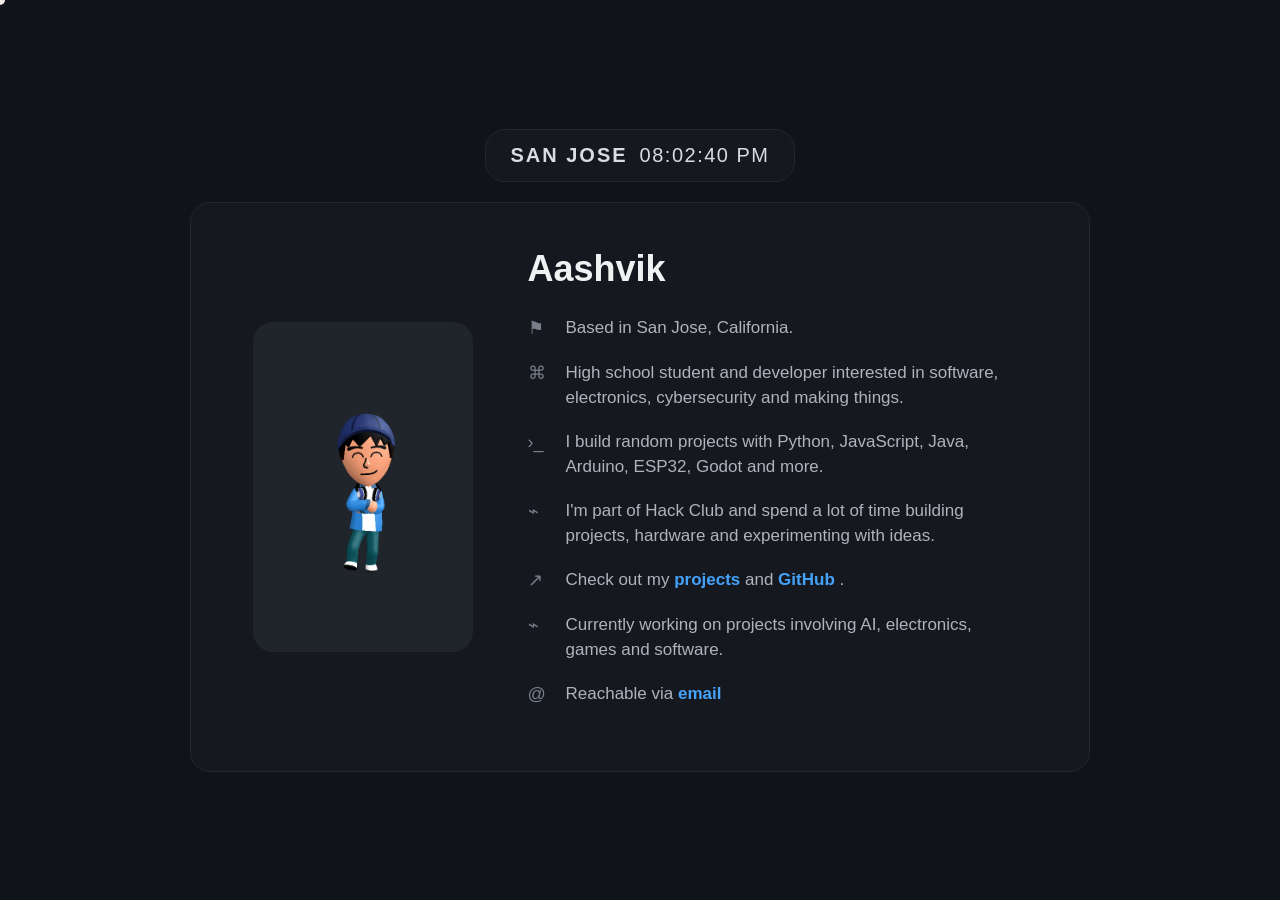
==== index.html @ 0f473d37 "Add initial HTML structure for personal webpage" ====
<!DOCTYPE html>
<html lang="en">
<head>
    <meta charset="UTF-8">
    <meta name="viewport" content="width=device-width, initial-scale=1.0">

    <title>Aashvik</title>

    <link rel="icon" type="image/gif" href="assets/mii.gif">

    <style>
        * {
            box-sizing: border-box;
            cursor: none;
        }

        body {
            margin: 0;
            min-height: 100vh;

            background: #11141a;
            color: #d9dce2;

            font-family: Arial, sans-serif;

            display: flex;
            align-items: center;
            justify-content: center;

            position: relative;

            overflow-x: hidden;
            overflow-y: auto;
        }

        body::before {
            content: "";

            position: fixed;
            inset: 0;

            background-image: url("assets/background.jpg");
            background-size: cover;
            background-position: center;

            opacity: 0.2;
            filter: grayscale(100%);

            z-index: -2;
        }

        body::after {
            content: "";

            position: fixed;
            inset: 0;

            background: #11141a;
            opacity: 0.7;

            z-index: -1;
        }

        .page {
            width: 900px;
            max-width: 90%;

            padding: 40px 0;
        }

        .local-time {
            display: flex;
            align-items: center;
            justify-content: center;

            gap: 12px;

            width: fit-content;

            margin: 0 auto 20px auto;

            padding: 14px 24px;

            background: #15181e;
            border: 1px solid #242830;
            border-radius: 20px;

            font-size: 20px;
            letter-spacing: 1.5px;

            color: #aeb3bc;
        }

        .time-label {
            color: #d9dce2;

            font-size: 20px;
            font-weight: 600;

            letter-spacing: 2px;
        }

        #san-jose-clock {
            color: #d9dce2;
            font-variant-numeric: tabular-nums;
        }

        .profile {
            display: flex;
            align-items: center;
            justify-content: center;

            gap: 55px;

            padding: 45px;

            background: #15181e;
            border: 1px solid #242830;
            border-radius: 20px;
        }

        .photo {
            width: 220px;
            height: 330px;

            flex-shrink: 0;

            border-radius: 20px;

            object-fit: contain;

            background: #20242b;
        }

        .content {
            width: 500px;
        }

        h1 {
            margin: 0 0 25px 0;

            font-size: 36px;

            color: #f0f1f3;
        }

        .line {
            display: flex;

            gap: 16px;

            margin: 18px 0;

            font-size: 17px;
            line-height: 1.5;

            color: #aeb3bc;
        }

        .icon {
            width: 22px;

            flex-shrink: 0;

            color: #777e89;

            font-size: 18px;
        }

        a {
            color: #45a2fa;

            text-decoration: none;
        }

        a:hover {
            text-decoration: underline;
        }

        .cursor {
            position: fixed;

            left: 0;
            top: 0;

            width: 10px;
            height: 10px;

            border-radius: 50%;

            background: white;

            mix-blend-mode: difference;

            pointer-events: none;

            transform: translate(-50%, -50%);

            z-index: 9999;

            transition:
                width 0.2s ease,
                height 0.2s ease,
                border-radius 0.2s ease;
        }

        .cursor.hover {
            width: 30px;
            height: 30px;
        }

        .cursor.text {
            width: 2px;
            height: 20px;

            border-radius: 0;

            background: white;
        }

        @media (max-width: 800px) {
            .page {
                max-width: 92%;
            }

            .profile {
                flex-direction: column;

                gap: 30px;

                padding: 35px 25px;
            }

            .content {
                width: 100%;
            }

            .photo {
                width: 150px;
                height: 225px;
            }

            .photo img {
                width: 180%;
                height: 180%;
                object-fit: contain;
                transform: translate(-16%, -16%);
            }

            h1 {
                font-size: 32px;
            }

            .line {
                font-size: 16px;
            }

            .local-time {
                margin-bottom: 20px;

                font-size: 18px;
            }

            .time-label {
                font-size: 18px;
            }
        }
    </style>
</head>

<body>

    <div class="cursor"></div>

    <div class="page">

        <div class="local-time">
            <span class="time-label">SAN JOSE</span>
            <span id="san-jose-clock">--:--:--</span>
        </div>

        <div class="profile">

            <img
                class="photo"
                src="assets/mii.gif"
                alt="Aashvik's Mii"
            >

            <div class="content">

                <h1><b>Aashvik</b></h1>

                <div class="line">
                    <span class="icon">⚑</span>
                    <span>
                        Based in San Jose, California.
                    </span>
                </div>

                <div class="line">
                    <span class="icon">⌘</span>
                    <span>
                        High school student and developer interested in
                        software, electronics, cybersecurity and making things.
                    </span>
                </div>

                <div class="line">
                    <span class="icon">›_</span>
                    <span>
                        I build random projects with Python, JavaScript,
                        Java, Arduino, ESP32, Godot and more.
                    </span>
                </div>

                <div class="line">
                    <span class="icon">⌁</span>
                    <span>
                        I'm part of Hack Club and spend a lot of time
                        building projects, hardware and experimenting with ideas.
                    </span>
                </div>

                <div class="line">
                    <span class="icon">↗</span>
                    <span>
                        Check out my
                        <a href="projects.html"><b>projects</b></a>
                        and
                        <a
                            href="https://github.com/koditra"
                            target="_blank"
                            rel="noopener noreferrer"
                        >
                            <b>GitHub</b>
                        </a>.
                    </span>
                </div>

                <div class="line">
                    <span class="icon">⌁</span>
                    <span>
                        Currently working on projects involving
                        AI, electronics, games and software.
                    </span>
                </div>

                <div class="line">
                    <span class="icon">@</span>
                    <span>
                        Reachable via
                        <a href="mailto:YOUR_EMAIL_HERE">
                            <b>email</b>
                        </a>
                    </span>
                </div>

            </div>

        </div>

    </div>

    <script>
        const cursor = document.querySelector(".cursor");

        document.addEventListener("mousemove", (e) => {
            cursor.style.left = e.clientX + "px";
            cursor.style.top = e.clientY + "px";
        });

        const clickable = document.querySelectorAll("a");

        clickable.forEach((element) => {

            element.addEventListener("mouseenter", () => {
                cursor.classList.remove("text");
                cursor.classList.add("hover");
            });

            element.addEventListener("mouseleave", () => {
                cursor.classList.remove("hover");
            });

        });

        const textElements = document.querySelectorAll(
            "h1, .line span:not(.icon)"
        );

        textElements.forEach((element) => {

            element.addEventListener("mouseenter", () => {
                cursor.classList.remove("hover");
                cursor.classList.add("text");
            });

            element.addEventListener("mouseleave", () => {
                cursor.classList.remove("text");
            });

        });

        function updateSanJoseTime() {
            const now = new Date();

            const sanJoseTime = new Intl.DateTimeFormat("en-US", {
                timeZone: "America/Los_Angeles",
                hour: "2-digit",
                minute: "2-digit",
                second: "2-digit",
                hour12: true
            }).format(now);

            document.getElementById("san-jose-clock").textContent = sanJoseTime;
        }

        updateSanJoseTime();

        setInterval(updateSanJoseTime, 1000);
    </script>

</body>
</html>
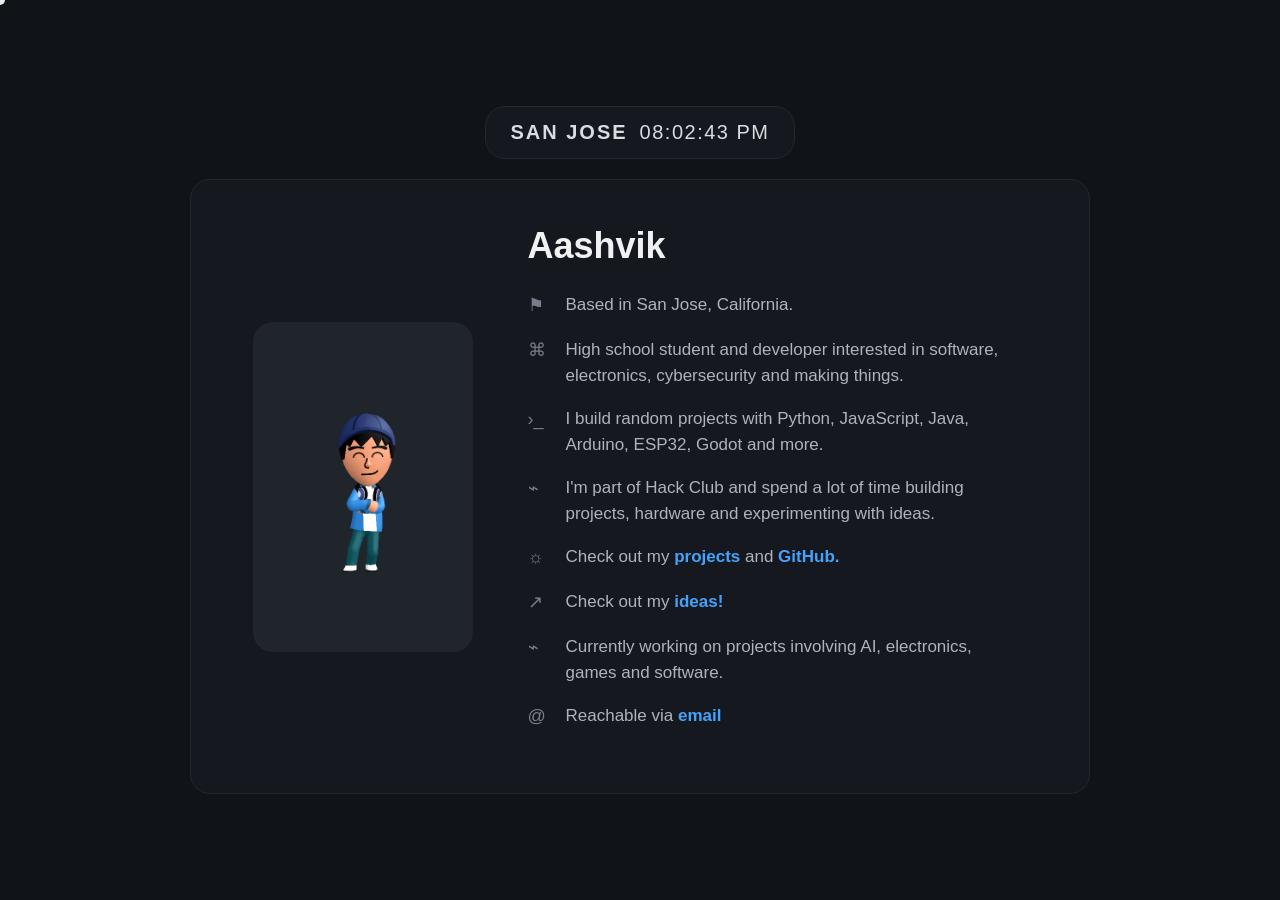
==== commit 582cffa9: "Update icons and links in index.html" ====
--- a/index.html
+++ b/index.html
@@ -323,7 +323,7 @@
                 </div>
 
                 <div class="line">
-                    <span class="icon">↗</span>
+                    <span class="icon">☼</span>
                     <span>
                         Check out my
                         <a href="projects.html"><b>projects</b></a>
@@ -333,8 +333,16 @@
                             target="_blank"
                             rel="noopener noreferrer"
                         >
-                            <b>GitHub</b>
-                        </a>.
+                            <b>GitHub.</b>
+                        </a>
+                    </span>
+                </div>
+
+                <div class="line">
+                    <span class="icon">↗</span>
+                    <span>
+                        Check out my
+                        <a href="ideas.html"><b>ideas!</b></a>
                     </span>
                 </div>
 
